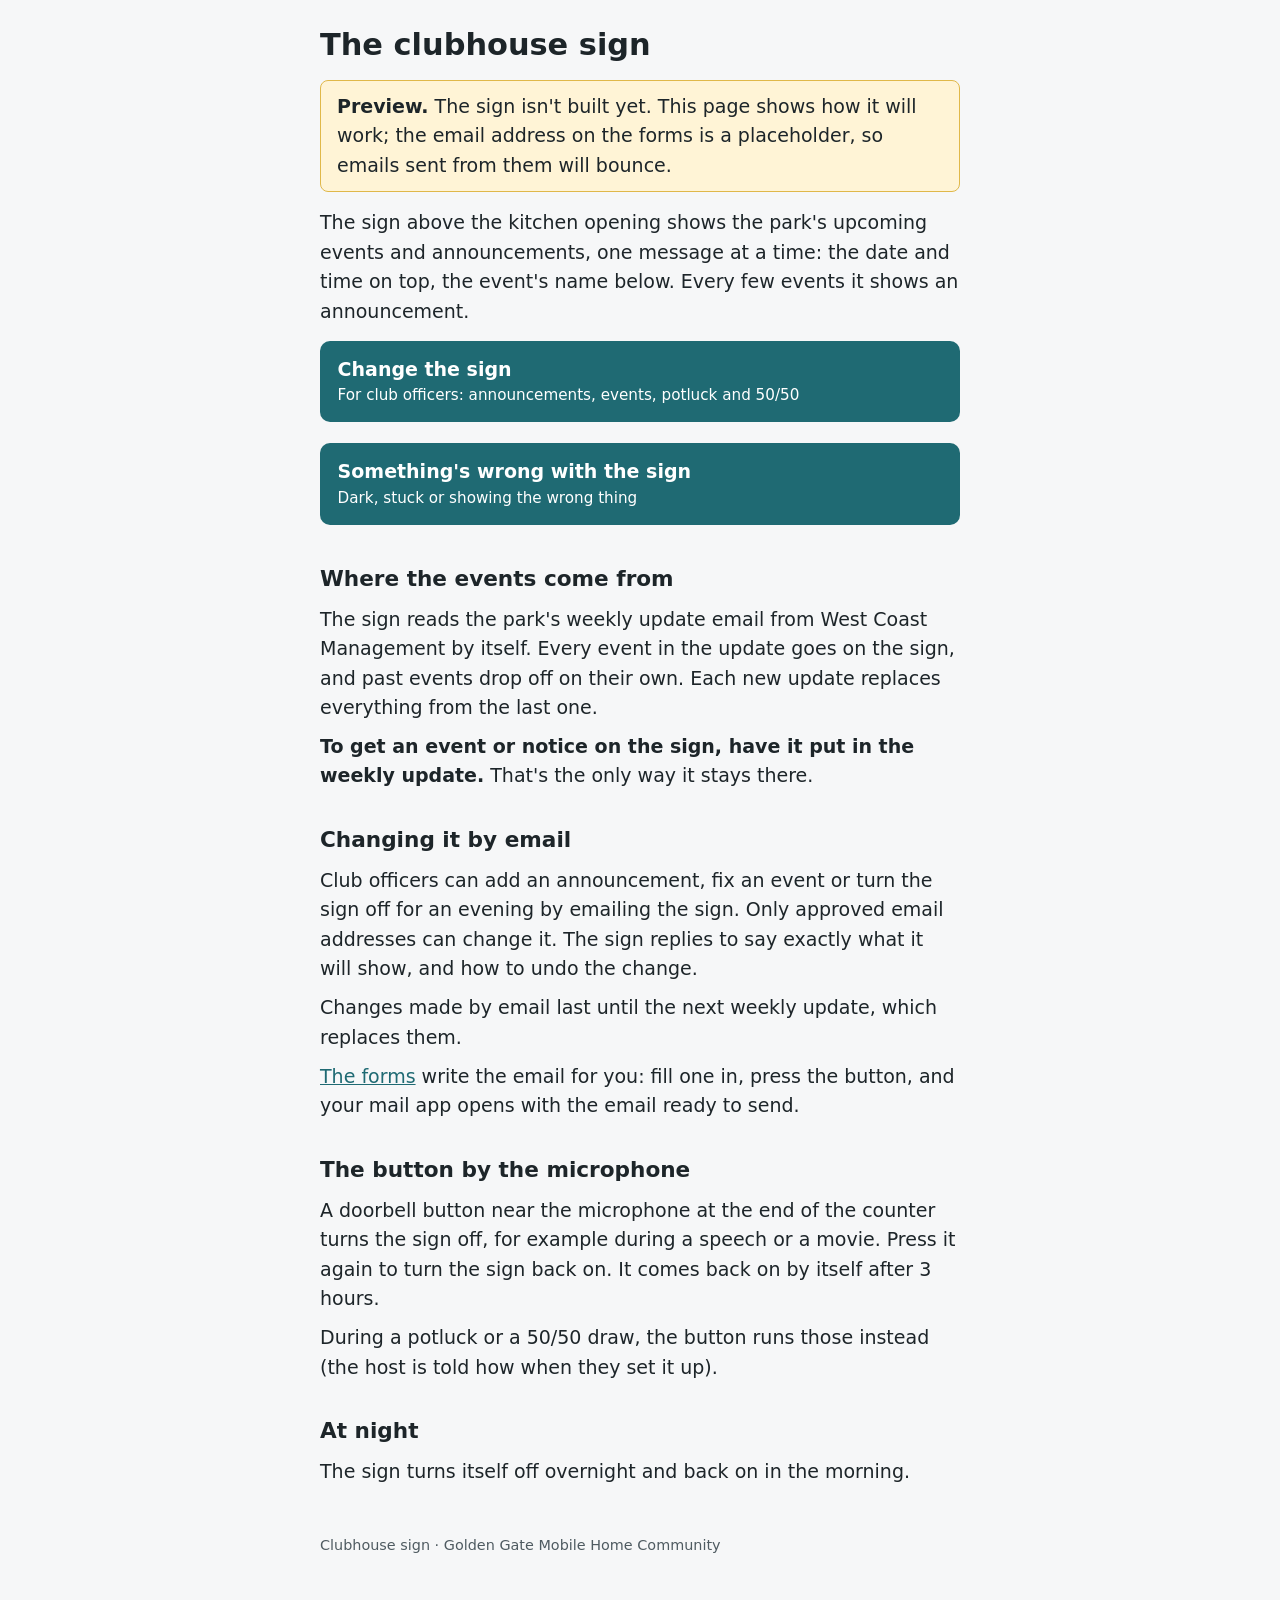
==== clubhouse-display/index.html @ 166484c7 "clubhouse-display: publish from clubhouse-display@6c2006f" ====
<!doctype html>
<html lang="en">
<head>
<meta charset="utf-8">
<meta name="viewport" content="width=device-width, initial-scale=1">
<title>Clubhouse sign</title>
<link rel="stylesheet" href="style.css">
</head>
<body>
<main>
<h1>The clubhouse sign</h1>

<p class="note"><strong>Preview.</strong> The sign isn't built yet. This page shows how it will
work; the email address on the forms is a placeholder, so emails sent from them will bounce.</p>

<p>The sign above the kitchen opening shows the park's upcoming events and announcements, one
message at a time: the date and time on top, the event's name below. Every few events it shows an
announcement.</p>

<ul class="big-links">
  <li><a href="forms.html">Change the sign<span>For club officers: announcements, events,
      potluck and 50/50</span></a></li>
  <li><a href="maintenance.html">Something's wrong with the sign<span>Dark, stuck or showing
      the wrong thing</span></a></li>
</ul>

<h2>Where the events come from</h2>
<p>The sign reads the park's weekly update email from West Coast Management by itself. Every
event in the update goes on the sign, and past events drop off on their own. Each new update
replaces everything from the last one.</p>
<p><strong>To get an event or notice on the sign, have it put in the weekly update.</strong>
That's the only way it stays there.</p>

<h2>Changing it by email</h2>
<p>Club officers can add an announcement, fix an event or turn the sign off for an evening by
emailing the sign. Only approved email addresses can change it. The sign replies to say exactly
what it will show, and how to undo the change.</p>
<p>Changes made by email last until the next weekly update, which replaces them.</p>
<p><a href="forms.html">The forms</a> write the email for you: fill one in, press the button,
and your mail app opens with the email ready to send.</p>

<h2>The button by the microphone</h2>
<p>A doorbell button near the microphone at the end of the counter turns the sign off, for
example during a speech or a movie. Press it again to turn the sign back on. It comes back on
by itself after 3 hours.</p>
<p>During a potluck or a 50/50 draw, the button runs those instead (the host is told how when
they set it up).</p>

<h2>At night</h2>
<p>The sign turns itself off overnight and back on in the morning.</p>

<footer>Clubhouse sign · Golden Gate Mobile Home Community</footer>
</main>
</body>
</html>
---- clubhouse-display/style.css ----
/* Clubhouse sign help pages. Large, plain and high-contrast: many readers are older and on phones. */
:root{--bg:#f6f7f8;--card:#fff;--fg:#1d2529;--muted:#4f5b61;--line:#cfd6da;--accent:#1f6a73;--accent-fg:#fff;--warn-bg:#fff4d6;--warn-line:#e0b84a}
@media (prefers-color-scheme:dark){:root{--bg:#141a1d;--card:#1d2529;--fg:#eef2f3;--muted:#a9b5ba;--line:#3a4850;--accent:#6cc0ca;--accent-fg:#0d1b1e;--warn-bg:#3a3115;--warn-line:#8a7330;color-scheme:dark}}
*{box-sizing:border-box}
body{margin:0;background:var(--bg);color:var(--fg);font:19px/1.55 system-ui,-apple-system,"Segoe UI",Roboto,sans-serif}
main{max-width:42rem;margin:0 auto;padding:1.5rem 1rem 4rem}
h1{font-size:1.9rem;line-height:1.2;margin:.2rem 0 1rem}
h2{font-size:1.35rem;margin:2rem 0 .6rem}
a{color:var(--accent)}
p,ul,ol{margin:.6rem 0}
li{margin:.3rem 0}
.crumb{font-size:.95rem;margin:0}
.note{background:var(--warn-bg);border:1px solid var(--warn-line);border-radius:8px;padding:.7rem 1rem;margin:1rem 0}
.big-links{list-style:none;padding:0;display:grid;gap:.7rem}
.big-links a{display:block;background:var(--accent);color:var(--accent-fg);text-decoration:none;font-weight:700;border-radius:10px;padding:.9rem 1.1rem}
.big-links a span{display:block;font-weight:400;font-size:.95rem}
table{border-collapse:collapse;width:100%;margin:.6rem 0}
th,td{border-top:1px solid var(--line);padding:.55rem .4rem;text-align:left;vertical-align:top}
details{background:var(--card);border:1px solid var(--line);border-radius:10px;margin:.7rem 0}
summary{cursor:pointer;font-weight:700;padding:.85rem 1rem;list-style-position:inside}
details[open] summary{border-bottom:1px solid var(--line)}
form{padding:.8rem 1rem 1rem;display:grid;gap:.8rem}
label{display:grid;gap:.25rem;font-weight:600}
label small,.hint{font-weight:400;color:var(--muted);font-size:.92rem}
input,textarea,select{font:inherit;color:var(--fg);background:var(--bg);border:1px solid var(--line);border-radius:8px;padding:.55rem .7rem;width:100%}
textarea{min-height:5.5rem;resize:vertical}
input:focus,textarea:focus,button:focus-visible,summary:focus-visible{outline:3px solid var(--accent);outline-offset:2px}
.row{display:grid;grid-template-columns:1fr 1fr;gap:.8rem}
button{font:inherit;font-weight:700;border:0;border-radius:10px;padding:.8rem 1.1rem;background:var(--accent);color:var(--accent-fg);cursor:pointer;justify-self:start}
button.plain{background:none;color:var(--accent);border:1px solid var(--line);padding:.35rem .8rem;font-weight:600;font-size:.92rem}
.result{border-top:1px dashed var(--line);padding-top:.8rem;display:grid;gap:.5rem}
.result pre{white-space:pre-wrap;word-break:break-word;background:var(--bg);border:1px solid var(--line);border-radius:8px;padding:.6rem .7rem;margin:0;font:inherit}
.result .field{display:grid;gap:.25rem}
.result .head{display:flex;gap:.6rem;align-items:center;justify-content:space-between;font-weight:600}
footer{margin-top:3rem;color:var(--muted);font-size:.9rem}
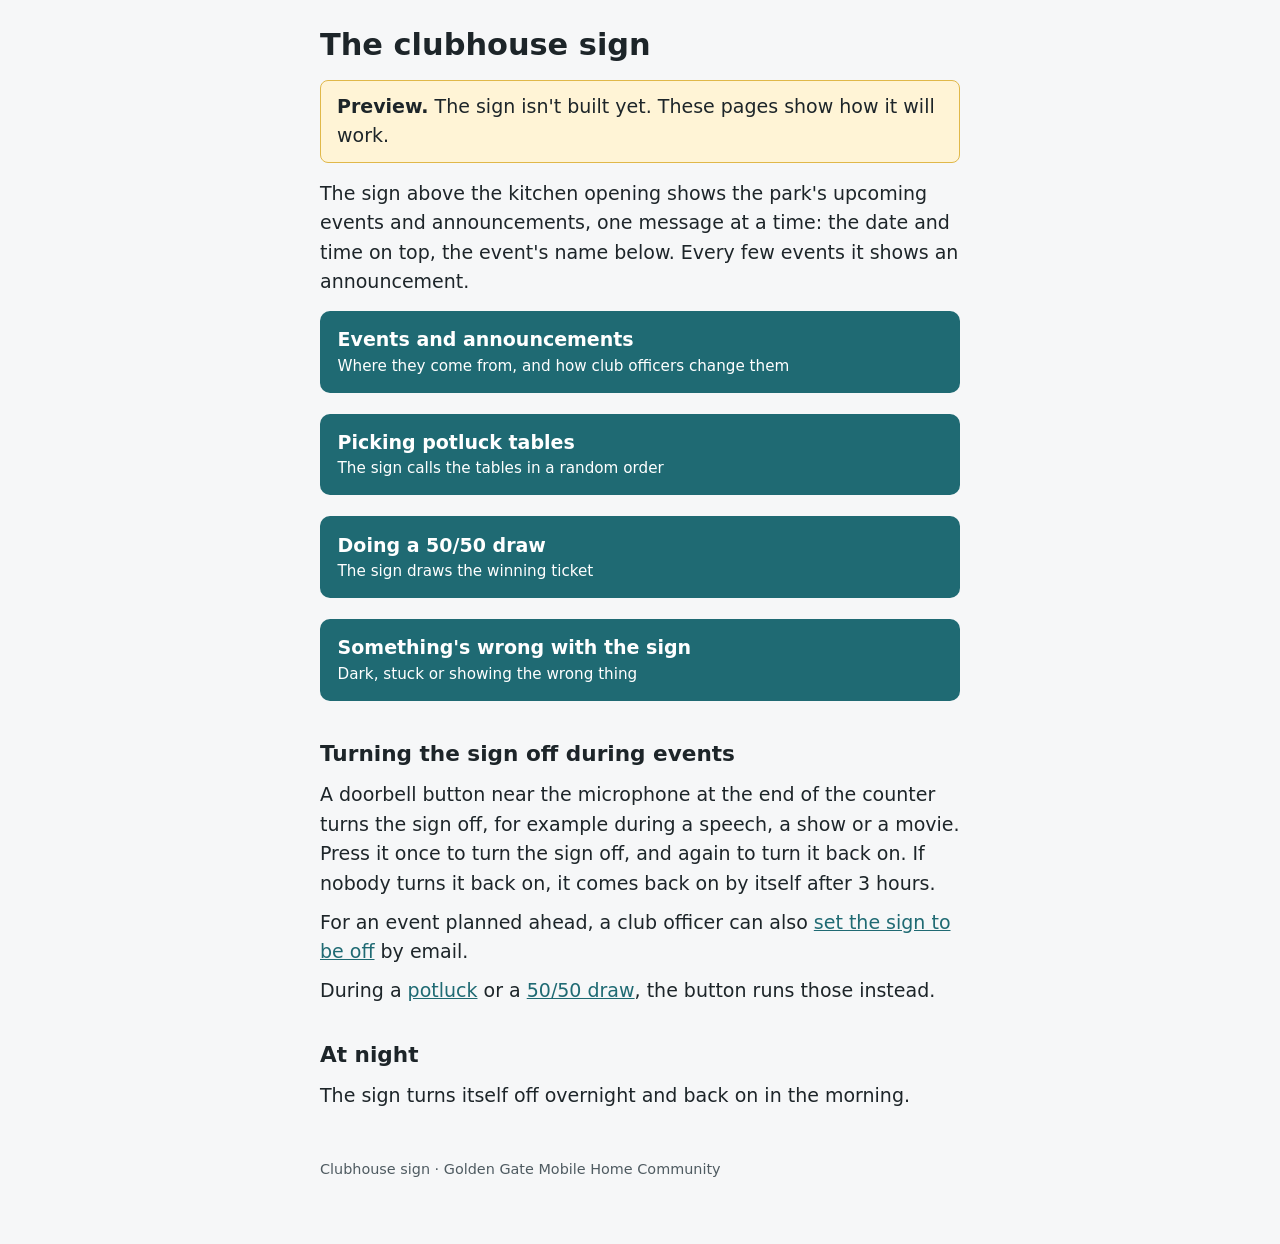
==== commit 6fb5371d: "clubhouse-display: publish from clubhouse-display@5bca7f8" ====
--- a/clubhouse-display/index.html
+++ b/clubhouse-display/index.html
@@ -10,41 +10,31 @@
 <main>
 <h1>The clubhouse sign</h1>
 
-<p class="note"><strong>Preview.</strong> The sign isn't built yet. This page shows how it will
-work; the email address on the forms is a placeholder, so emails sent from them will bounce.</p>
+<p class="note"><strong>Preview.</strong> The sign isn't built yet. These pages show how it will
+work.</p>
 
 <p>The sign above the kitchen opening shows the park's upcoming events and announcements, one
 message at a time: the date and time on top, the event's name below. Every few events it shows an
 announcement.</p>
 
 <ul class="big-links">
-  <li><a href="forms.html">Change the sign<span>For club officers: announcements, events,
-      potluck and 50/50</span></a></li>
+  <li><a href="messages.html">Events and announcements<span>Where they come from, and how club
+      officers change them</span></a></li>
+  <li><a href="potluck.html">Picking potluck tables<span>The sign calls the tables in a random
+      order</span></a></li>
+  <li><a href="5050.html">Doing a 50/50 draw<span>The sign draws the winning ticket</span></a></li>
   <li><a href="maintenance.html">Something's wrong with the sign<span>Dark, stuck or showing
       the wrong thing</span></a></li>
 </ul>
 
-<h2>Where the events come from</h2>
-<p>The sign reads the park's weekly update email from West Coast Management by itself. Every
-event in the update goes on the sign, and past events drop off on their own. Each new update
-replaces everything from the last one.</p>
-<p><strong>To get an event or notice on the sign, have it put in the weekly update.</strong>
-That's the only way it stays there.</p>
-
-<h2>Changing it by email</h2>
-<p>Club officers can add an announcement, fix an event or turn the sign off for an evening by
-emailing the sign. Only approved email addresses can change it. The sign replies to say exactly
-what it will show, and how to undo the change.</p>
-<p>Changes made by email last until the next weekly update, which replaces them.</p>
-<p><a href="forms.html">The forms</a> write the email for you: fill one in, press the button,
-and your mail app opens with the email ready to send.</p>
-
-<h2>The button by the microphone</h2>
+<h2>Turning the sign off during events</h2>
 <p>A doorbell button near the microphone at the end of the counter turns the sign off, for
-example during a speech or a movie. Press it again to turn the sign back on. It comes back on
-by itself after 3 hours.</p>
-<p>During a potluck or a 50/50 draw, the button runs those instead (the host is told how when
-they set it up).</p>
+example during a speech, a show or a movie. Press it once to turn the sign off, and again to
+turn it back on. If nobody turns it back on, it comes back on by itself after 3 hours.</p>
+<p>For an event planned ahead, a club officer can also <a href="forms.html">set the sign to be
+off</a> by email.</p>
+<p>During a <a href="potluck.html">potluck</a> or a <a href="5050.html">50/50 draw</a>, the
+button runs those instead.</p>
 
 <h2>At night</h2>
 <p>The sign turns itself off overnight and back on in the morning.</p>
--- a/clubhouse-display/style.css
+++ b/clubhouse-display/style.css
@@ -33,3 +33,5 @@
 .result .field{display:grid;gap:.25rem}
 .result .head{display:flex;gap:.6rem;align-items:center;justify-content:space-between;font-weight:600}
 footer{margin-top:3rem;color:var(--muted);font-size:.9rem}
+/* A small picture of the sign's two lines, in its font. */
+.sign-demo{background:#16120f;border:8px solid #2a2622;border-radius:6px;color:#ffb347;font:2rem/1.15 "League Gothic","Arial Narrow",sans-serif;letter-spacing:.02em;padding:.35rem .7rem;margin:.6rem 0 1rem;max-width:30rem}
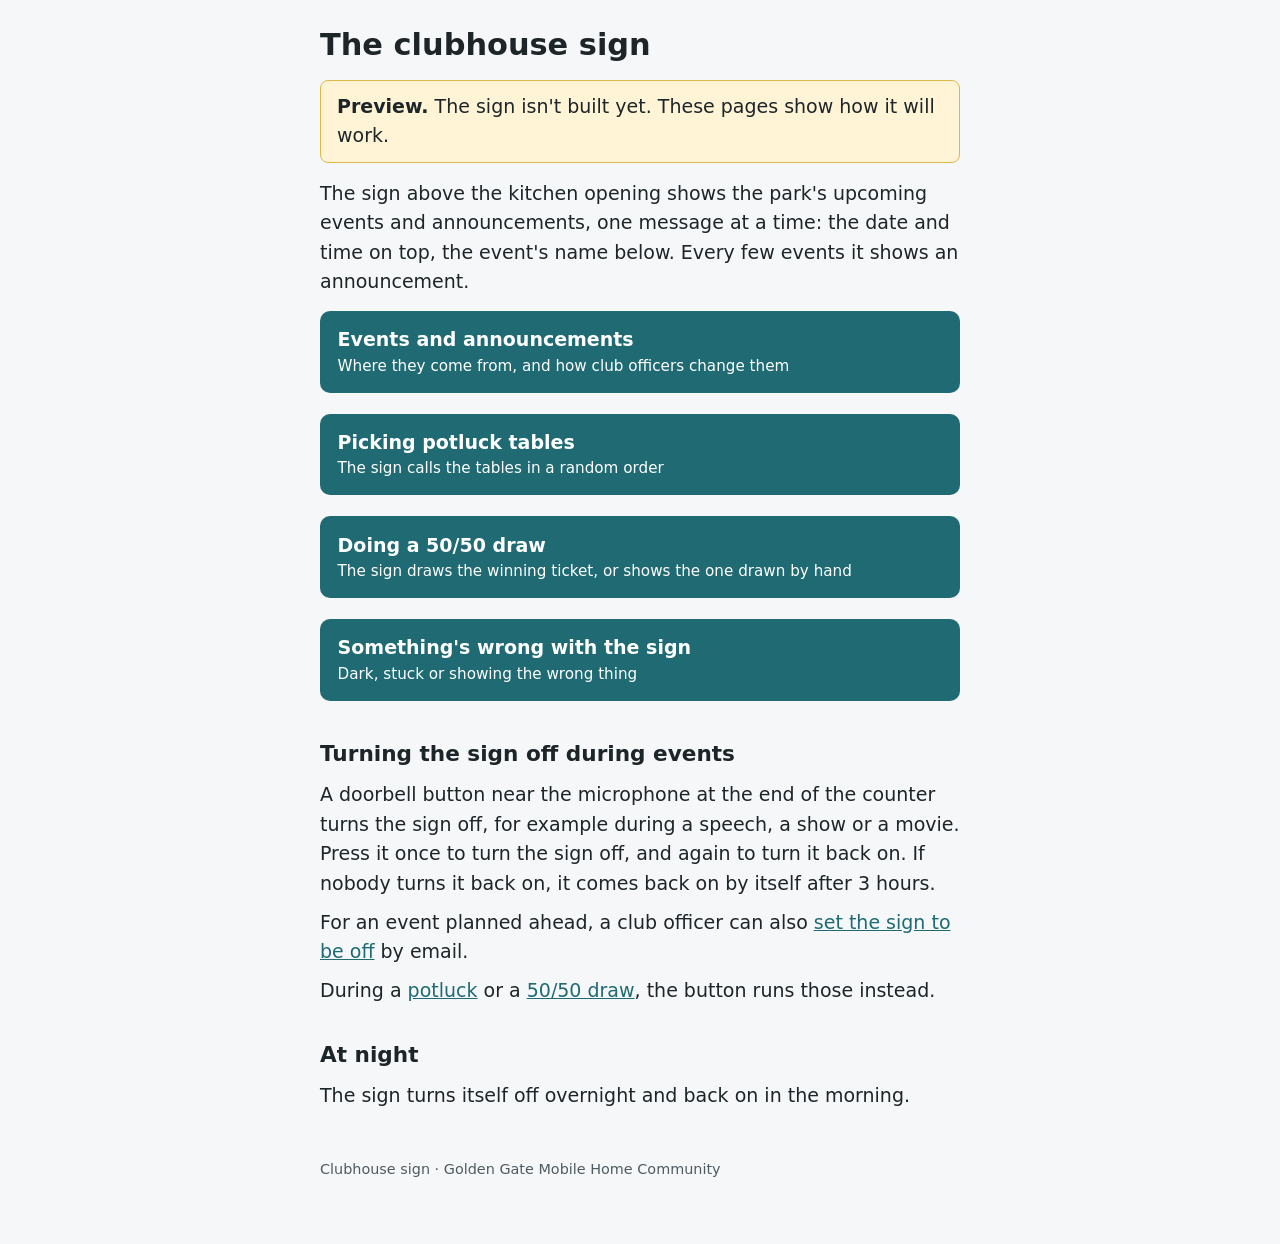
==== commit 2ef5b1e2: "clubhouse-display: publish from clubhouse-display@5b73444" ====
--- a/clubhouse-display/index.html
+++ b/clubhouse-display/index.html
@@ -22,7 +22,7 @@
       officers change them</span></a></li>
   <li><a href="potluck.html">Picking potluck tables<span>The sign calls the tables in a random
       order</span></a></li>
-  <li><a href="5050.html">Doing a 50/50 draw<span>The sign draws the winning ticket</span></a></li>
+  <li><a href="5050.html">Doing a 50/50 draw<span>The sign draws the winning ticket, or shows the one drawn by hand</span></a></li>
   <li><a href="maintenance.html">Something's wrong with the sign<span>Dark, stuck or showing
       the wrong thing</span></a></li>
 </ul>
--- a/clubhouse-display/style.css
+++ b/clubhouse-display/style.css
@@ -35,3 +35,5 @@
 footer{margin-top:3rem;color:var(--muted);font-size:.9rem}
 /* A small picture of the sign's two lines, in its font. */
 .sign-demo{background:#16120f;border:8px solid #2a2622;border-radius:6px;color:#ffb347;font:2rem/1.15 "League Gothic","Arial Narrow",sans-serif;letter-spacing:.02em;padding:.35rem .7rem;margin:.6rem 0 1rem;max-width:30rem}
+.sign-demo.one{display:flex;align-items:center;min-height:calc(2.3em + .7rem)}
+.sign-demo small{font-size:.72em}
